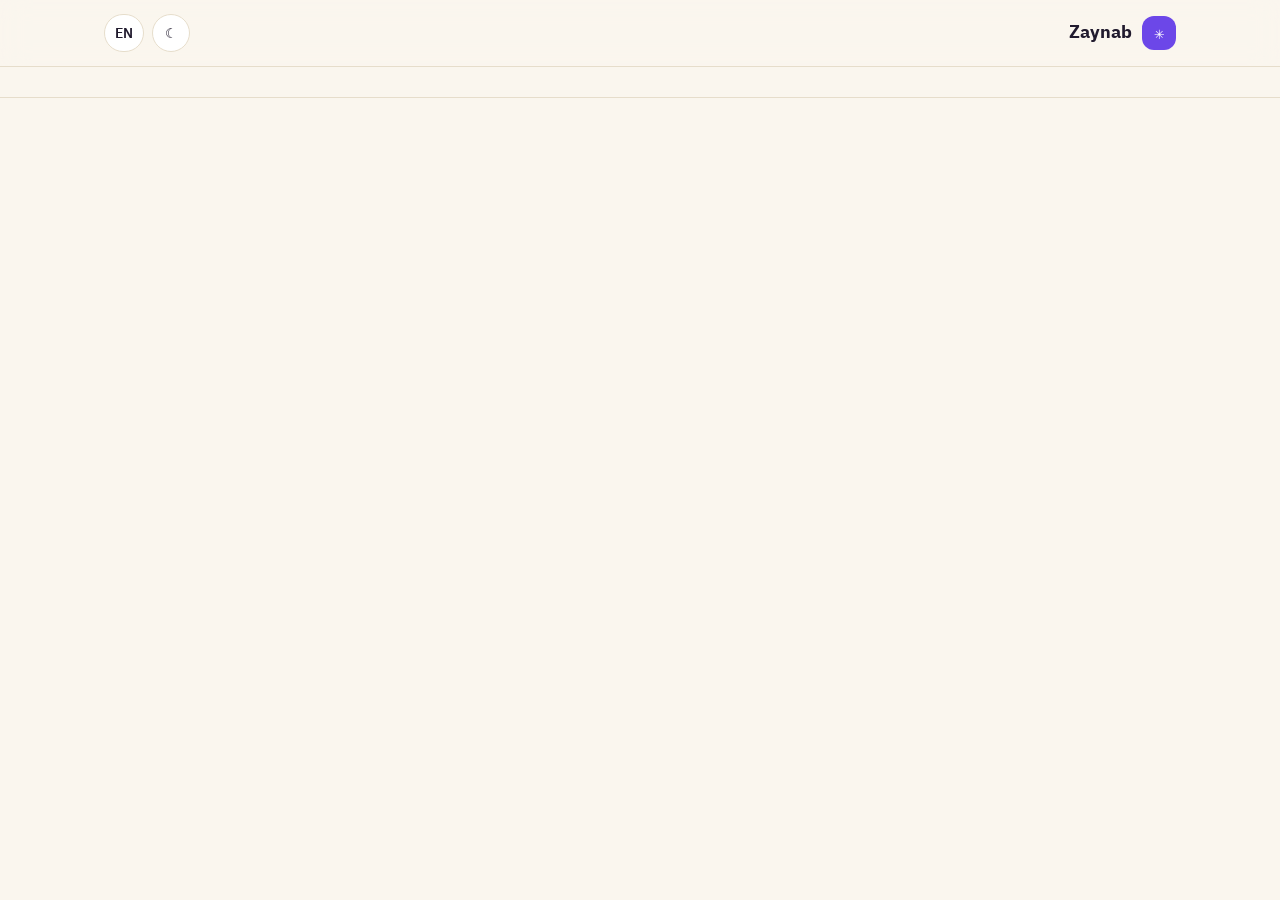
==== about.html @ 2cc3e87a "Create about.html" ====
<!DOCTYPE html>
<html lang="ar" dir="rtl" data-theme="light">
<head>
<meta charset="UTF-8">
<meta name="viewport" content="width=device-width, initial-scale=1.0">
<title>Zaynab Abu Twyla · زينب أبو طويلة</title>
<meta name="description" content="Zaynab Abu Twyla — Full-Stack .NET developer in training & freelance designer. زينب أبو طويلة — مطوّرة ومصمّمة من أسيوط.">
<link rel="icon" href="data:image/svg+xml,<svg xmlns='http://www.w3.org/2000/svg' viewBox='0 0 100 100'><rect width='100' height='100' rx='24' fill='%236C47E8'/><text x='50' y='66' font-size='52' text-anchor='middle' fill='white' font-family='monospace'>✳</text></svg>">
<link rel="preconnect" href="https://fonts.googleapis.com">
<link rel="preconnect" href="https://fonts.gstatic.com" crossorigin>
<link href="https://fonts.googleapis.com/css2?family=IBM+Plex+Sans+Arabic:wght@400;500;600;700&family=IBM+Plex+Mono:wght@400;500&family=Fraunces:opsz,wght@9..144,500;9..144,600;9..144,700&display=swap" rel="stylesheet">
<link rel="stylesheet" href="style.css">
</head>
<body data-page="about">
<header class="topbar">
  <div class="wrap">
    <a class="logo" href="index.html"><span class="mark">✳</span><span>Zaynab</span></a>
    <nav class="navlinks" id="navlinks"></nav>
    <div class="toggles">
      <button class="tbtn" id="themeToggle" onclick="toggleTheme()" aria-label="theme">☾</button>
      <button class="tbtn" id="langToggle" onclick="toggleLang()" aria-label="language">EN</button>
    </div>
  </div>
</header>
<main id="app"><noscript><p style="padding:40px;text-align:center">This page needs JavaScript · الصفحة محتاجة JavaScript</p></noscript></main>
<footer id="footer"></footer>
<script src="app.js"></script>
</body>
</html>
---- style.css ----
/* ===== Zaynab Abu Twyla — personal portfolio ===== */
:root{
  --bg:#FAF6EE;
  --surface:#FFFFFF;
  --ink:#211B2E;
  --muted:#6E6680;
  --line:#E6DDCB;
  --accent:#6C47E8;
  --accent-ink:#5A38D6;
  --accent-soft:#F0EAFF;
  --accent2:#E2604A;
  --shadow:0 18px 40px -24px rgba(33,27,46,.25);
  --radius:22px;
}
html[data-theme="dark"]{
  --bg:#161223;
  --surface:#1F1932;
  --ink:#F4EFFB;
  --muted:#A79DC2;
  --line:#322A4E;
  --accent:#A78BFA;
  --accent-ink:#B9A3FF;
  --accent-soft:#2A2145;
  --accent2:#FF8A6E;
  --shadow:0 18px 40px -24px rgba(0,0,0,.6);
}
*{box-sizing:border-box;margin:0;padding:0}
html{scroll-behavior:smooth}
body{
  background:var(--bg);
  color:var(--ink);
  font-family:'IBM Plex Sans Arabic','IBM Plex Sans',system-ui,sans-serif;
  line-height:1.8;
  transition:background .35s ease,color .35s ease;
  overflow-x:hidden;
}
::selection{background:var(--accent);color:#fff}
a{color:inherit;text-decoration:none}
img{max-width:100%;display:block}
button{font-family:inherit;cursor:pointer;border:none;background:none;color:inherit}

.mono{font-family:'IBM Plex Mono',monospace;letter-spacing:.02em}
.display{font-weight:700;line-height:1.25;letter-spacing:-.01em}
html[lang="en"] .display{font-family:'Fraunces',serif;font-weight:600;letter-spacing:-.02em}

.wrap{max-width:1120px;margin:0 auto;padding:0 24px}

/* ---------- top bar ---------- */
.topbar{
  position:sticky;top:0;z-index:50;
  backdrop-filter:blur(14px);
  background:color-mix(in srgb,var(--bg) 82%,transparent);
  border-bottom:1px solid var(--line);
}
.topbar .wrap{display:flex;align-items:center;gap:18px;height:66px}
.logo{display:flex;align-items:center;gap:10px;font-weight:700;font-size:1.15rem}
.logo .mark{
  width:34px;height:34px;border-radius:12px;display:grid;place-items:center;
  background:var(--accent);color:#fff;font-family:'IBM Plex Mono',monospace;font-size:1.05rem;
  box-shadow:var(--shadow);
}
.navlinks{display:flex;gap:4px;margin-inline-start:auto;flex-wrap:wrap}
.navlinks a{
  padding:7px 13px;border-radius:999px;font-size:.92rem;color:var(--muted);
  transition:color .2s,background .2s;
}
.navlinks a:hover{color:var(--ink)}
.navlinks a.active{background:var(--accent-soft);color:var(--accent-ink);font-weight:600}
.toggles{display:flex;gap:8px;align-items:center}
.tbtn{
  min-width:38px;height:38px;padding:0 10px;border-radius:999px;border:1px solid var(--line);
  display:grid;place-items:center;font-size:.85rem;font-weight:600;color:var(--ink);
  background:var(--surface);transition:border-color .2s,transform .15s;
}
.tbtn:hover{border-color:var(--accent);transform:translateY(-1px)}
@media(max-width:820px){
  .topbar .wrap{height:auto;padding:10px 16px;flex-wrap:wrap}
  .navlinks{margin-inline-start:0;width:100%;overflow-x:auto;flex-wrap:nowrap;padding-bottom:4px}
}

/* ---------- hero ---------- */
.hero{padding:72px 0 40px;position:relative}
.hero .wrap{display:grid;grid-template-columns:1.25fr .85fr;gap:48px;align-items:center}
@media(max-width:880px){.hero .wrap{grid-template-columns:1fr}.hero{padding-top:44px}}
.kicker{
  display:inline-flex;align-items:center;gap:10px;font-size:.8rem;color:var(--accent-ink);
  font-family:'IBM Plex Mono',monospace;margin-bottom:22px;
}
.kicker::before{content:"";width:26px;height:2px;background:var(--accent);display:inline-block}
.hero h1{font-size:clamp(2.4rem,6vw,4.2rem);margin-bottom:18px}
.hero h1 .ast{color:var(--accent);font-family:'Fraunces',serif}
.hero .lead{font-size:1.12rem;color:var(--muted);max-width:56ch;margin-bottom:30px}
.hero .lead b{color:var(--ink);font-weight:600}
.cta-row{display:flex;gap:14px;flex-wrap:wrap}
.btn{
  display:inline-flex;align-items:center;gap:9px;padding:13px 26px;border-radius:999px;
  font-weight:600;font-size:.98rem;transition:transform .15s,box-shadow .2s,background .2s;
}
.btn.primary{background:var(--accent);color:#fff;box-shadow:var(--shadow)}
.btn.primary:hover{transform:translateY(-2px)}
.btn.ghost{border:1.5px solid var(--line);color:var(--ink);background:var(--surface)}
.btn.ghost:hover{border-color:var(--accent);color:var(--accent-ink)}
.btn .arr{font-family:'IBM Plex Mono',monospace}
html[dir="rtl"] .btn .arr{transform:scaleX(-1)}

.portrait-box{position:relative;display:grid;place-items:center}
.portrait-arch{
  width:min(320px,78vw);aspect-ratio:4/5;overflow:hidden;
  border-radius:200px 200px 28px 28px;border:1px solid var(--line);
  background:var(--accent-soft);box-shadow:var(--shadow);
}
.portrait-arch img{width:100%;height:100%;object-fit:cover}
.spin-badge{
  position:absolute;bottom:-24px;inset-inline-start:-24px;width:118px;height:118px;
  animation:spin 22s linear infinite;
}
html[dir="rtl"] .spin-badge{animation-direction:reverse}
.spin-badge text{font-family:'IBM Plex Mono',monospace;font-size:10.5px;fill:var(--accent-ink);letter-spacing:2.2px}
.spin-core{
  position:absolute;bottom:10px;inset-inline-start:10px;width:50px;height:50px;border-radius:50%;
  background:var(--accent);color:#fff;display:grid;place-items:center;font-size:1.3rem;
}
@keyframes spin{to{transform:rotate(360deg)}}

/* ---------- marquee ---------- */
.marquee{border-block:1px solid var(--line);padding:14px 0;overflow:hidden;background:var(--surface)}
.marquee .track{display:flex;gap:44px;width:max-content;animation:slide 30s linear infinite;font-family:'IBM Plex Mono',monospace;font-size:.9rem;color:var(--muted);white-space:nowrap}
html[dir="rtl"] .marquee .track{animation-name:slideR}
.marquee .track span{display:flex;align-items:center;gap:44px}
.marquee .star{color:var(--accent2);font-size:.8rem}
@keyframes slide{to{transform:translateX(-50%)}}
@keyframes slideR{to{transform:translateX(50%)}}

/* ---------- sections ---------- */
section.block{padding:76px 0}
.sec-head{display:flex;align-items:baseline;gap:16px;margin-bottom:38px;flex-wrap:wrap}
.sec-num{font-family:'IBM Plex Mono',monospace;color:var(--accent2);font-size:.95rem}
.sec-head h2{font-size:clamp(1.6rem,3.4vw,2.3rem)}
.sec-head p{width:100%;color:var(--muted);max-width:64ch}

.two-cards{display:grid;grid-template-columns:1fr 1fr;gap:22px}
@media(max-width:760px){.two-cards{grid-template-columns:1fr}}
.world-card{
  background:var(--surface);border:1px solid var(--line);border-radius:var(--radius);
  padding:34px 30px;position:relative;overflow:hidden;transition:transform .2s,box-shadow .25s,border-color .2s;
}
.world-card:hover{transform:translateY(-4px);box-shadow:var(--shadow);border-color:var(--accent)}
.world-card .glyph{font-size:2rem;color:var(--accent);font-family:'IBM Plex Mono',monospace;margin-bottom:14px}
.world-card h3{font-size:1.35rem;margin-bottom:10px}
.world-card p{color:var(--muted);font-size:.97rem;margin-bottom:18px}
.world-card .more{color:var(--accent-ink);font-weight:600;font-size:.92rem}

.grid3{display:grid;grid-template-columns:repeat(3,1fr);gap:20px}
@media(max-width:920px){.grid3{grid-template-columns:repeat(2,1fr)}}
@media(max-width:620px){.grid3{grid-template-columns:1fr}}
.pcard{
  background:var(--surface);border:1px solid var(--line);border-radius:var(--radius);
  padding:26px 24px;display:flex;flex-direction:column;gap:10px;
  transition:transform .2s,box-shadow .25s,border-color .2s;position:relative;
}
.pcard:hover{transform:translateY(-4px);box-shadow:var(--shadow);border-color:var(--accent)}
.pcard .idx{font-family:'IBM Plex Mono',monospace;color:var(--accent2);font-size:.82rem}
.pcard h3{font-size:1.18rem}
.pcard p{color:var(--muted);font-size:.93rem;flex:1}
.tags{display:flex;gap:7px;flex-wrap:wrap}
.tag{font-size:.74rem;padding:4px 11px;border-radius:999px;background:var(--accent-soft);color:var(--accent-ink);font-weight:600}
.plinks{display:flex;gap:14px;margin-top:6px;font-size:.88rem;font-weight:600}
.plinks a{color:var(--accent-ink);border-bottom:1.5px solid transparent;transition:border-color .2s}
.plinks a:hover{border-color:var(--accent-ink)}
.badge-live{position:absolute;top:18px;inset-inline-end:18px;font-size:.68rem;font-family:'IBM Plex Mono',monospace;color:var(--muted);border:1px solid var(--line);padding:3px 9px;border-radius:999px}

/* about page */
.about-grid{display:grid;grid-template-columns:1.1fr .9fr;gap:44px;align-items:start}
@media(max-width:860px){.about-grid{grid-template-columns:1fr}}
.about-text p{color:var(--muted);margin-bottom:18px;font-size:1.02rem}
.about-text p b{color:var(--ink)}
.fact-list{display:flex;flex-direction:column;gap:0;border:1px solid var(--line);border-radius:var(--radius);overflow:hidden;background:var(--surface)}
.fact{display:flex;gap:16px;padding:18px 22px;border-bottom:1px solid var(--line);align-items:baseline}
.fact:last-child{border-bottom:none}
.fact .k{font-family:'IBM Plex Mono',monospace;font-size:.78rem;color:var(--accent2);min-width:110px}
.fact .v{font-size:.95rem}
.chips{display:flex;flex-wrap:wrap;gap:9px}
.chip{padding:8px 16px;border-radius:999px;border:1px solid var(--line);background:var(--surface);font-size:.88rem}
.skill-group{margin-bottom:26px}
.skill-group h4{font-size:.85rem;font-family:'IBM Plex Mono',monospace;color:var(--accent-ink);margin-bottom:12px}

/* certificates */
.cert-list{display:flex;flex-direction:column;gap:18px}
.cert{
  display:grid;grid-template-columns:86px 1fr;gap:22px;background:var(--surface);
  border:1px solid var(--line);border-radius:var(--radius);padding:26px;align-items:start;
  transition:border-color .2s,transform .2s,box-shadow .25s;
}
.cert:hover{border-color:var(--accent);transform:translateY(-3px);box-shadow:var(--shadow)}
.cert .icon{
  width:64px;height:64px;border-radius:18px;background:var(--accent-soft);color:var(--accent-ink);
  display:grid;place-items:center;font-size:1.5rem;
}
.cert h3{font-size:1.12rem;margin-bottom:6px}
.cert p{color:var(--muted);font-size:.93rem}
.cert .src{font-family:'IBM Plex Mono',monospace;font-size:.76rem;color:var(--accent2);margin-top:8px;display:block}
@media(max-width:560px){.cert{grid-template-columns:1fr}}

/* contact */
.link-cards{display:grid;grid-template-columns:repeat(2,1fr);gap:18px}
@media(max-width:680px){.link-cards{grid-template-columns:1fr}}
.lcard{
  display:flex;align-items:center;gap:18px;background:var(--surface);border:1px solid var(--line);
  border-radius:var(--radius);padding:24px;transition:transform .2s,border-color .2s,box-shadow .25s;
}
.lcard:hover{transform:translateY(-3px);border-color:var(--accent);box-shadow:var(--shadow)}
.lcard .icon{width:52px;height:52px;border-radius:16px;background:var(--accent-soft);color:var(--accent-ink);display:grid;place-items:center;font-size:1.25rem;flex-shrink:0}
.lcard h3{font-size:1.05rem}
.lcard p{color:var(--muted);font-size:.85rem;direction:ltr;text-align:start}

/* footer */
footer{border-top:1px solid var(--line);padding:40px 0 34px;margin-top:30px}
footer .wrap{display:flex;justify-content:space-between;gap:18px;flex-wrap:wrap;align-items:center}
footer .sig{font-family:'Fraunces',serif;font-size:1.2rem}
footer .sig .ast{color:var(--accent)}
footer p{color:var(--muted);font-size:.85rem}
.foot-links{display:flex;gap:18px;font-size:.88rem;color:var(--muted)}
.foot-links a:hover{color:var(--accent-ink)}

/* page hero (inner pages) */
.page-hero{padding:64px 0 10px}
.page-hero h1{font-size:clamp(2rem,4.6vw,3.1rem);margin-bottom:14px}
.page-hero .lead{color:var(--muted);max-width:64ch;font-size:1.05rem}

.note{
  border:1px dashed var(--line);border-radius:var(--radius);padding:18px 22px;
  color:var(--muted);font-size:.9rem;background:color-mix(in srgb,var(--surface) 60%,transparent);
}
.note b{color:var(--ink)}

.reveal{opacity:0;transform:translateY(22px);transition:opacity .6s ease,transform .6s ease}
.reveal.in{opacity:1;transform:none}
@media(prefers-reduced-motion:reduce){
  .reveal{opacity:1;transform:none}
  .spin-badge,.marquee .track{animation:none}
                   }
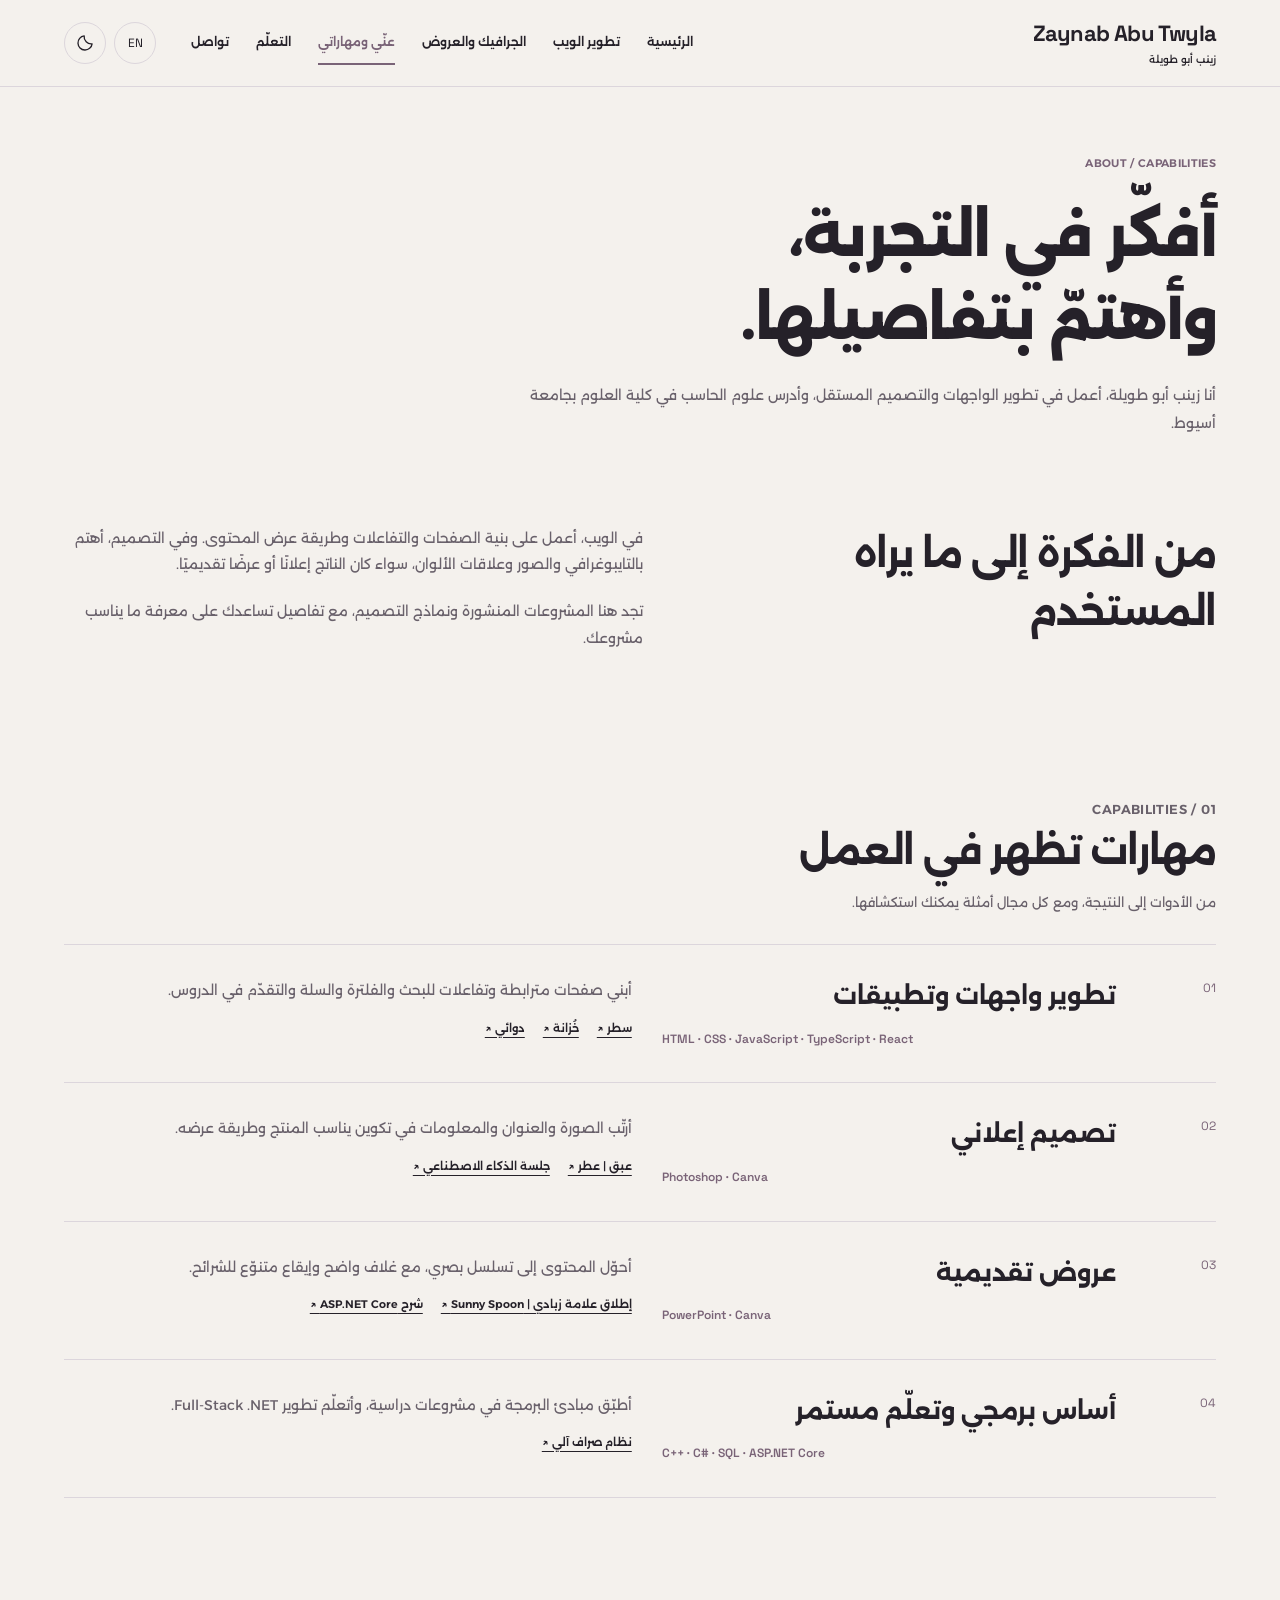
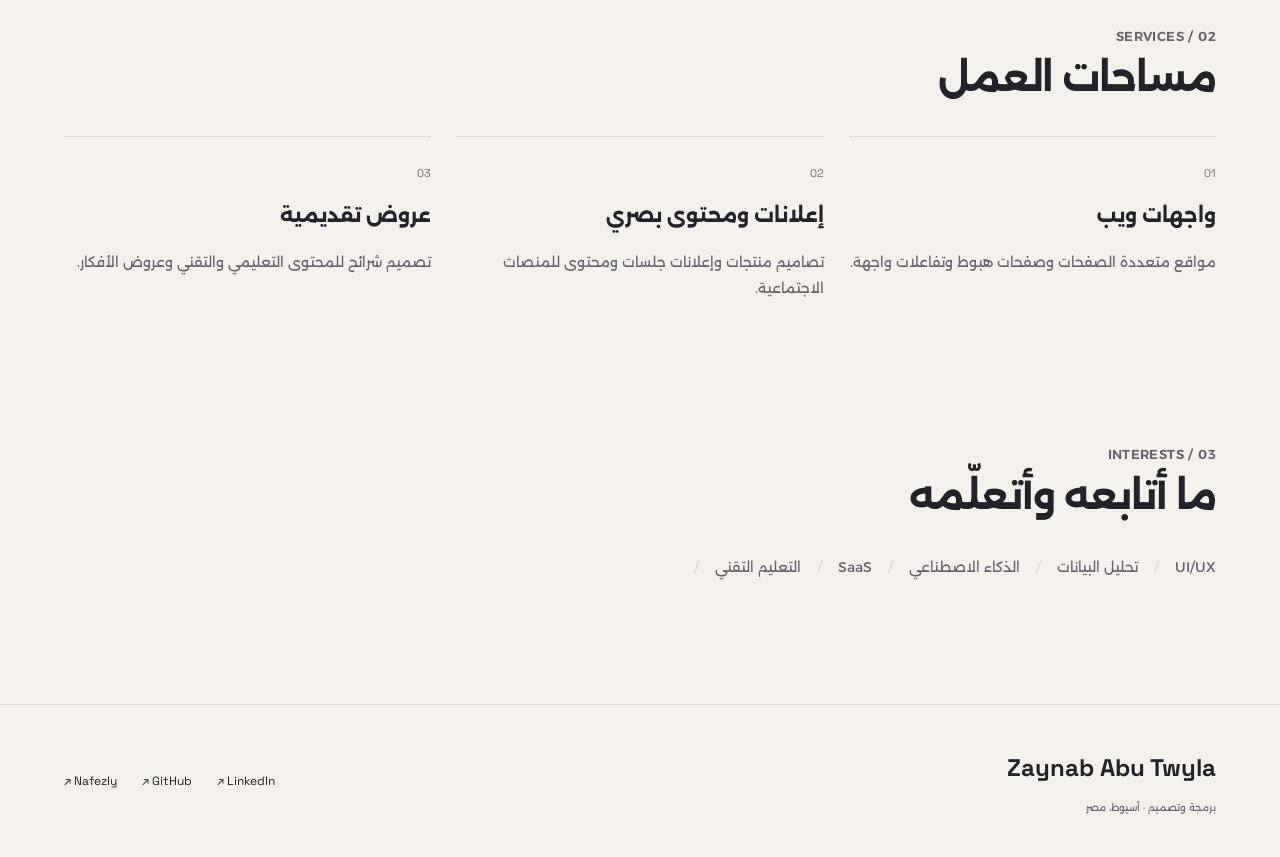
==== commit 7083df70: "Rebuild portfolio with approved artwork and project case studies" ====
--- a/about.html
+++ b/about.html
@@ -1,29 +1 @@
-<!DOCTYPE html>
-<html lang="ar" dir="rtl" data-theme="light">
-<head>
-<meta charset="UTF-8">
-<meta name="viewport" content="width=device-width, initial-scale=1.0">
-<title>Zaynab Abu Twyla · زينب أبو طويلة</title>
-<meta name="description" content="Zaynab Abu Twyla — Full-Stack .NET developer in training & freelance designer. زينب أبو طويلة — مطوّرة ومصمّمة من أسيوط.">
-<link rel="icon" href="data:image/svg+xml,<svg xmlns='http://www.w3.org/2000/svg' viewBox='0 0 100 100'><rect width='100' height='100' rx='24' fill='%236C47E8'/><text x='50' y='66' font-size='52' text-anchor='middle' fill='white' font-family='monospace'>✳</text></svg>">
-<link rel="preconnect" href="https://fonts.googleapis.com">
-<link rel="preconnect" href="https://fonts.gstatic.com" crossorigin>
-<link href="https://fonts.googleapis.com/css2?family=IBM+Plex+Sans+Arabic:wght@400;500;600;700&family=IBM+Plex+Mono:wght@400;500&family=Fraunces:opsz,wght@9..144,500;9..144,600;9..144,700&display=swap" rel="stylesheet">
-<link rel="stylesheet" href="style.css">
-</head>
-<body data-page="about">
-<header class="topbar">
-  <div class="wrap">
-    <a class="logo" href="index.html"><span class="mark">✳</span><span>Zaynab</span></a>
-    <nav class="navlinks" id="navlinks"></nav>
-    <div class="toggles">
-      <button class="tbtn" id="themeToggle" onclick="toggleTheme()" aria-label="theme">☾</button>
-      <button class="tbtn" id="langToggle" onclick="toggleLang()" aria-label="language">EN</button>
-    </div>
-  </div>
-</header>
-<main id="app"><noscript><p style="padding:40px;text-align:center">This page needs JavaScript · الصفحة محتاجة JavaScript</p></noscript></main>
-<footer id="footer"></footer>
-<script src="app.js"></script>
-</body>
-</html>
+<!doctype html><html lang="ar" dir="rtl" data-theme="light"><head><meta charset="utf-8"><meta name="viewport" content="width=device-width,initial-scale=1"><title>Zaynab Abu Twyla | زينب أبو طويلة</title><meta name="description" content="Web development, graphic design and presentations by Zaynab Abu Twyla."><link rel="preconnect" href="https://fonts.googleapis.com"><link rel="preconnect" href="https://fonts.gstatic.com" crossorigin><link href="https://fonts.googleapis.com/css2?family=Alexandria:wght@300;400;500;600;700;800;900&family=Space+Grotesk:wght@400;500;600;700&display=swap" rel="stylesheet"><link rel="stylesheet" href="style.css"></head><body data-page="about"><header id="header"></header><main id="app"></main><footer id="footer"></footer><script src="data.js"></script><script src="app.js"></script></body></html>
--- a/style.css
+++ b/style.css
@@ -1,241 +1,7 @@
-/* ===== Zaynab Abu Twyla — personal portfolio ===== */
-:root{
-  --bg:#FAF6EE;
-  --surface:#FFFFFF;
-  --ink:#211B2E;
-  --muted:#6E6680;
-  --line:#E6DDCB;
-  --accent:#6C47E8;
-  --accent-ink:#5A38D6;
-  --accent-soft:#F0EAFF;
-  --accent2:#E2604A;
-  --shadow:0 18px 40px -24px rgba(33,27,46,.25);
-  --radius:22px;
-}
-html[data-theme="dark"]{
-  --bg:#161223;
-  --surface:#1F1932;
-  --ink:#F4EFFB;
-  --muted:#A79DC2;
-  --line:#322A4E;
-  --accent:#A78BFA;
-  --accent-ink:#B9A3FF;
-  --accent-soft:#2A2145;
-  --accent2:#FF8A6E;
-  --shadow:0 18px 40px -24px rgba(0,0,0,.6);
-}
-*{box-sizing:border-box;margin:0;padding:0}
-html{scroll-behavior:smooth}
-body{
-  background:var(--bg);
-  color:var(--ink);
-  font-family:'IBM Plex Sans Arabic','IBM Plex Sans',system-ui,sans-serif;
-  line-height:1.8;
-  transition:background .35s ease,color .35s ease;
-  overflow-x:hidden;
-}
-::selection{background:var(--accent);color:#fff}
-a{color:inherit;text-decoration:none}
-img{max-width:100%;display:block}
-button{font-family:inherit;cursor:pointer;border:none;background:none;color:inherit}
+:root{--paper:#f4f1ed;--card:#fffdf9;--ink:#252129;--second:#69616b;--accent:#796377;--soft:#e6dde4;--line:#dcd6dc;--inverse:#fff;--ar:'Alexandria',sans-serif;--en:'Space Grotesk',sans-serif}html[data-theme=dark]{--paper:#1c1b20;--card:#26242b;--ink:#f4f0ec;--second:#b9b0bb;--accent:#c7abc2;--soft:#39313b;--line:#46404a;--inverse:#211d24}*{box-sizing:border-box}body{margin:0;background:var(--paper);color:var(--ink);font-family:var(--ar);font-weight:400;line-height:1.9}html{scroll-behavior:smooth}html[lang=en] body{font-family:var(--en);line-height:1.65}a{color:inherit;text-decoration:none}button,input{font:inherit}button,a{-webkit-tap-highlight-color:transparent}button{cursor:pointer}img{max-width:100%;height:auto;display:block}button:focus-visible,a:focus-visible{outline:3px solid var(--accent);outline-offset:5px}.wrap{width:min(1320px,90%);margin:auto}.en{font-family:var(--en)}header{position:sticky;top:0;z-index:20;background:var(--paper);border-bottom:1px solid var(--line)}.nav{display:flex;align-items:center;gap:35px;min-height:86px}.brand{font-family:var(--en);font-size:22px;font-weight:700;line-height:1.15;letter-spacing:-.8px}.brand small{display:block;font-family:var(--ar);font-size:10px;letter-spacing:0;font-weight:500;margin-top:8px}.navlinks{display:flex;gap:27px;margin-inline-start:auto;align-items:center}.navlinks a{font-size:12px;font-weight:600;padding-block:10px;border-bottom:2px solid transparent}.navlinks a.on{border-color:var(--accent);color:var(--accent)}.controls{display:flex;gap:8px;align-items:center}.icon-btn{border:1px solid var(--line);background:transparent;color:var(--ink);width:42px;height:42px;display:grid;place-items:center;border-radius:50%;font-family:var(--en);font-size:12px}.icon-btn svg{width:20px;height:20px;stroke:currentColor;fill:none;stroke-width:1.6;stroke-linecap:round;stroke-linejoin:round}.burger{display:none}.eyebrow{font-size:11px;font-weight:600;color:var(--accent);letter-spacing:.03em;margin:0 0 20px}.hero{padding:76px 0 48px}.hero-top{display:grid;grid-template-columns:1.65fr 1fr;gap:50px;align-items:end}.hero h1{font-size:clamp(38px,5.3vw,80px);line-height:1.45;letter-spacing:-2px;margin:0;font-weight:800}.hero h1 span{color:var(--accent)}.hero-intro p{font-size:14px;color:var(--second);max-width:47ch;margin:0 0 26px}.actions{display:flex;flex-wrap:wrap;gap:12px;align-items:center}.btn{display:inline-flex;align-items:center;justify-content:center;gap:15px;background:var(--ink);color:var(--paper);padding:13px 22px;border:1px solid var(--ink);font-size:12px;font-weight:600;min-height:48px}.btn.secondary{background:transparent;color:var(--ink);border-color:var(--line)}.btn:hover{background:var(--accent);border-color:var(--accent);color:var(--inverse)}.hero-work{margin-top:45px;display:grid;grid-template-columns:1.6fr 1fr;gap:20px;align-items:stretch}.hero-work a{position:relative;overflow:hidden;background:var(--soft);min-width:0}.hero-work img{width:100%;height:400px;object-fit:cover;transition:transform .5s}.hero-work a:hover img{transform:scale(1.025)}.hero-work .caption{position:absolute;bottom:14px;inset-inline:14px;background:var(--card);display:flex;justify-content:space-between;gap:12px;padding:10px 14px;font-size:11px;font-weight:600}.section{padding:58px 0}.section-head{display:flex;justify-content:space-between;align-items:end;gap:30px;margin-bottom:30px}.section h2,.section-head h2{font-size:clamp(25px,3vw,42px);line-height:1.5;letter-spacing:-1px;margin:0;font-weight:700}.section-head p{font-size:13px;color:var(--second);max-width:55ch;margin:10px 0 0}.textlink{font-size:12px;font-weight:600;text-decoration:underline;text-underline-offset:5px}.work-grid{display:grid;grid-template-columns:repeat(2,minmax(0,1fr));gap:40px 24px}.work-card{min-width:0;display:block}.work-image{background:var(--soft);aspect-ratio:1.5;overflow:hidden;display:flex;align-items:center;justify-content:center}.work-image img{width:100%;height:100%;object-fit:contain;transition:transform .45s}.work-card:hover img{transform:scale(1.025)}.work-card .meta{font-family:var(--en);font-size:10px;letter-spacing:.04em;color:var(--second);margin-top:18px}.work-card h3{font-size:22px;line-height:1.5;margin:5px 0 10px;font-weight:700;display:flex;justify-content:space-between;gap:15px}.work-card p{font-size:12px;color:var(--second);max-width:65ch;margin:0}.graphic-grid{grid-template-columns:repeat(3,minmax(0,1fr));gap:36px 20px}.graphic-grid .work-image{aspect-ratio:4/5;background:var(--soft)}.graphic-grid .work-image img{object-fit:contain}.graphic-grid .work-card h3{font-size:17px}.graphic-grid .work-card p{font-size:11px}.filters{display:flex;flex-wrap:wrap;gap:8px;margin-block:28px 40px}.filter{border:1px solid var(--line);background:transparent;color:var(--second);padding:10px 18px;min-height:44px;font-size:12px}.filter.active{background:var(--ink);color:var(--paper);border-color:var(--ink)}.page-head{padding:66px 0 30px}.page-head h1{font-size:clamp(34px,4.5vw,65px);line-height:1.45;letter-spacing:-1.5px;margin:0 0 20px;font-weight:800}.page-head .lead{max-width:70ch;font-size:14px;line-height:2;color:var(--second);margin:0}.split{display:grid;grid-template-columns:1fr 1.15fr;gap:70px}.bodycopy{font-size:14px;color:var(--second)}.bodycopy p{margin:0 0 20px}.skills{border-top:1px solid var(--line)}.skill-row{display:grid;grid-template-columns:70px 1fr 1.25fr;gap:30px;padding:32px 0;border-bottom:1px solid var(--line);align-items:start}.skill-num{font-family:var(--en);font-size:12px;color:var(--accent)}.skill-row h3{margin:0 0 12px;font-size:24px;line-height:1.6}.skill-row .tools{font-family:var(--en);color:var(--accent);font-size:12px;font-weight:600}.skill-row p{font-size:13px;color:var(--second);margin:0 0 14px}.skill-proof{display:flex;flex-wrap:wrap;gap:18px}.skill-proof a{font-size:11px;font-weight:600;text-decoration:underline;text-underline-offset:5px}.service-grid{display:grid;grid-template-columns:repeat(3,1fr);gap:25px}.service{border-top:1px solid var(--line);padding-top:20px}.service h3{font-size:20px;margin:8px 0 15px}.service p{font-size:12px;color:var(--second)}.service .num{font-family:var(--en);font-size:11px;color:var(--accent)}.detail-cover{background:var(--soft);margin-block:30px 45px}.detail-cover img{width:100%;max-height:900px;object-fit:contain}.detail-grid{display:grid;grid-template-columns:1fr 2fr;gap:65px}.detail-label{font-size:11px;color:var(--accent);font-weight:600;margin:0 0 12px}.detail-grid h2{font-size:24px;margin:0 0 22px}.detail-grid ul{padding-inline-start:20px;margin:0;color:var(--second);font-size:14px}.detail-grid li{margin-bottom:17px}.detail-data{font-size:12px;color:var(--second);line-height:2.2}.art-full{max-width:1100px;margin:auto}.art-full img{width:auto;margin:auto;max-height:none}.code-cover{background:var(--ink);color:var(--paper);padding:60px;min-height:330px;display:flex;flex-direction:column;justify-content:space-between}.code-cover strong{font-family:var(--en);font-size:70px;line-height:1}.code-cover span{font-family:var(--en);font-size:15px}.contact-grid{display:grid;grid-template-columns:repeat(2,1fr);gap:20px}.contact-item{border:1px solid var(--line);padding:30px;display:flex;flex-direction:column;gap:9px}.contact-item strong{font-size:22px}.contact-item span{font-size:12px;color:var(--second)}.contact-item:hover{background:var(--soft)}.learning{display:grid;grid-template-columns:1fr 1fr;gap:30px}.learn-card{padding:30px;border-top:1px solid var(--line)}.learn-card h2{font-size:24px}.learn-card p{font-size:13px;color:var(--second)}.footer{border-top:1px solid var(--line);margin-top:65px;padding:40px 0}.footer .wrap{display:flex;justify-content:space-between;align-items:center;gap:20px}.footer strong{font-family:var(--en);font-size:24px}.footer p{font-size:10px;color:var(--second);margin:8px 0 0}.footer-links{display:flex;gap:25px;font-family:var(--en);font-size:12px}.empty{padding:60px;font-size:15px}.interestline{display:flex;flex-wrap:wrap;gap:16px;font-size:14px;color:var(--second)}.interestline span:after{content:'/';margin-inline-start:16px;color:var(--line)}
+@media(min-width:1500px){.hero-work img{height:460px}}@media(max-width:1050px){.nav{gap:20px}.navlinks{gap:14px}.navlinks a{font-size:10px}.hero-top{gap:25px}.hero-work img{height:330px}}@media(max-width:760px){.wrap{width:90%}.nav{min-height:72px;gap:12px;justify-content:space-between}.brand{font-size:18px}.brand small{font-size:8px;margin-top:5px}.controls{margin-inline-start:auto;gap:7px}.icon-btn{width:39px;height:39px}.burger{display:grid;border:0}.navlinks{display:none;position:absolute;inset-inline:0;top:100%;background:var(--paper);margin:0;padding:18px 5% 30px;border-bottom:1px solid var(--line);max-height:calc(100dvh - 72px);overflow:auto;box-shadow:0 25px 30px #0001}.navlinks.open{display:flex;flex-direction:column;align-items:stretch;gap:0}.navlinks a{font-size:19px;padding:16px 0;border-bottom:1px solid var(--line)}.hero{padding:42px 0 25px}.hero-top{grid-template-columns:1fr;gap:22px}.hero h1{font-size:40px;line-height:1.5;letter-spacing:-1.3px}.hero-intro p{font-size:12px;line-height:2;max-width:none}.hero-work{margin-top:30px;grid-template-columns:1fr;gap:15px}.hero-work img{height:auto;max-height:340px;aspect-ratio:1.5;object-fit:cover}.hero-work a:nth-child(2){display:none}.hero-work .caption{font-size:10px;inset-inline:10px;bottom:10px}.section{padding:38px 0}.section-head{display:block;margin-bottom:25px}.section-head .textlink{display:inline-block;margin-top:18px}.section h2,.section-head h2{font-size:26px}.section-head p{font-size:12px}.work-grid,.graphic-grid{grid-template-columns:1fr;gap:30px}.work-card h3{font-size:21px}.work-card p{font-size:11px}.graphic-grid .work-image{aspect-ratio:auto;max-height:none}.graphic-grid .work-image img{height:auto}.page-head{padding:40px 0 20px}.page-head h1{font-size:35px}.page-head .lead{font-size:12px}.split{grid-template-columns:1fr;gap:25px}.bodycopy{font-size:12px}.skill-row{grid-template-columns:32px 1fr;gap:12px;padding:26px 0}.skill-row .skill-description{grid-column:2}.skill-row h3{font-size:21px}.skill-row p{font-size:12px}.skill-row .tools{font-size:11px}.service-grid,.learning,.contact-grid{grid-template-columns:1fr;gap:20px}.service h3{font-size:21px}.detail-grid{grid-template-columns:1fr;gap:30px}.detail-grid ul{font-size:12px}.detail-cover{margin-block:20px 30px}.detail-cover img{max-height:none}.footer{margin-top:35px;padding:30px 0}.footer .wrap{flex-direction:column;align-items:start}.footer strong{font-size:22px}.footer-links{gap:22px}.filters{gap:6px;margin-block:22px 28px}.filter{font-size:10px;padding:9px 12px}.code-cover{padding:35px;min-height:230px}.code-cover strong{font-size:48px}.contact-item{padding:24px}}
+@media(prefers-reduced-motion:reduce){html{scroll-behavior:auto}*{transition:none!important}}
 
-.mono{font-family:'IBM Plex Mono',monospace;letter-spacing:.02em}
-.display{font-weight:700;line-height:1.25;letter-spacing:-.01em}
-html[lang="en"] .display{font-family:'Fraunces',serif;font-weight:600;letter-spacing:-.02em}
+.hero-work img{object-fit:contain}.work-card p{font-size:14px}.work-card .meta{font-size:11px}.graphic-grid .work-card p{font-size:12px}.hero-intro p{font-size:15px}.skill-row p{font-size:14px}.service p{font-size:14px}@media(max-width:760px){.hero-intro p,.page-head .lead,.bodycopy{font-size:14px}.work-card p,.graphic-grid .work-card p{font-size:13px}.skill-row p,.service p{font-size:13px}.hero-work img{object-fit:contain}.detail-grid ul{font-size:14px}}
 
-.wrap{max-width:1120px;margin:0 auto;padding:0 24px}
-
-/* ---------- top bar ---------- */
-.topbar{
-  position:sticky;top:0;z-index:50;
-  backdrop-filter:blur(14px);
-  background:color-mix(in srgb,var(--bg) 82%,transparent);
-  border-bottom:1px solid var(--line);
-}
-.topbar .wrap{display:flex;align-items:center;gap:18px;height:66px}
-.logo{display:flex;align-items:center;gap:10px;font-weight:700;font-size:1.15rem}
-.logo .mark{
-  width:34px;height:34px;border-radius:12px;display:grid;place-items:center;
-  background:var(--accent);color:#fff;font-family:'IBM Plex Mono',monospace;font-size:1.05rem;
-  box-shadow:var(--shadow);
-}
-.navlinks{display:flex;gap:4px;margin-inline-start:auto;flex-wrap:wrap}
-.navlinks a{
-  padding:7px 13px;border-radius:999px;font-size:.92rem;color:var(--muted);
-  transition:color .2s,background .2s;
-}
-.navlinks a:hover{color:var(--ink)}
-.navlinks a.active{background:var(--accent-soft);color:var(--accent-ink);font-weight:600}
-.toggles{display:flex;gap:8px;align-items:center}
-.tbtn{
-  min-width:38px;height:38px;padding:0 10px;border-radius:999px;border:1px solid var(--line);
-  display:grid;place-items:center;font-size:.85rem;font-weight:600;color:var(--ink);
-  background:var(--surface);transition:border-color .2s,transform .15s;
-}
-.tbtn:hover{border-color:var(--accent);transform:translateY(-1px)}
-@media(max-width:820px){
-  .topbar .wrap{height:auto;padding:10px 16px;flex-wrap:wrap}
-  .navlinks{margin-inline-start:0;width:100%;overflow-x:auto;flex-wrap:nowrap;padding-bottom:4px}
-}
-
-/* ---------- hero ---------- */
-.hero{padding:72px 0 40px;position:relative}
-.hero .wrap{display:grid;grid-template-columns:1.25fr .85fr;gap:48px;align-items:center}
-@media(max-width:880px){.hero .wrap{grid-template-columns:1fr}.hero{padding-top:44px}}
-.kicker{
-  display:inline-flex;align-items:center;gap:10px;font-size:.8rem;color:var(--accent-ink);
-  font-family:'IBM Plex Mono',monospace;margin-bottom:22px;
-}
-.kicker::before{content:"";width:26px;height:2px;background:var(--accent);display:inline-block}
-.hero h1{font-size:clamp(2.4rem,6vw,4.2rem);margin-bottom:18px}
-.hero h1 .ast{color:var(--accent);font-family:'Fraunces',serif}
-.hero .lead{font-size:1.12rem;color:var(--muted);max-width:56ch;margin-bottom:30px}
-.hero .lead b{color:var(--ink);font-weight:600}
-.cta-row{display:flex;gap:14px;flex-wrap:wrap}
-.btn{
-  display:inline-flex;align-items:center;gap:9px;padding:13px 26px;border-radius:999px;
-  font-weight:600;font-size:.98rem;transition:transform .15s,box-shadow .2s,background .2s;
-}
-.btn.primary{background:var(--accent);color:#fff;box-shadow:var(--shadow)}
-.btn.primary:hover{transform:translateY(-2px)}
-.btn.ghost{border:1.5px solid var(--line);color:var(--ink);background:var(--surface)}
-.btn.ghost:hover{border-color:var(--accent);color:var(--accent-ink)}
-.btn .arr{font-family:'IBM Plex Mono',monospace}
-html[dir="rtl"] .btn .arr{transform:scaleX(-1)}
-
-.portrait-box{position:relative;display:grid;place-items:center}
-.portrait-arch{
-  width:min(320px,78vw);aspect-ratio:4/5;overflow:hidden;
-  border-radius:200px 200px 28px 28px;border:1px solid var(--line);
-  background:var(--accent-soft);box-shadow:var(--shadow);
-}
-.portrait-arch img{width:100%;height:100%;object-fit:cover}
-.spin-badge{
-  position:absolute;bottom:-24px;inset-inline-start:-24px;width:118px;height:118px;
-  animation:spin 22s linear infinite;
-}
-html[dir="rtl"] .spin-badge{animation-direction:reverse}
-.spin-badge text{font-family:'IBM Plex Mono',monospace;font-size:10.5px;fill:var(--accent-ink);letter-spacing:2.2px}
-.spin-core{
-  position:absolute;bottom:10px;inset-inline-start:10px;width:50px;height:50px;border-radius:50%;
-  background:var(--accent);color:#fff;display:grid;place-items:center;font-size:1.3rem;
-}
-@keyframes spin{to{transform:rotate(360deg)}}
-
-/* ---------- marquee ---------- */
-.marquee{border-block:1px solid var(--line);padding:14px 0;overflow:hidden;background:var(--surface)}
-.marquee .track{display:flex;gap:44px;width:max-content;animation:slide 30s linear infinite;font-family:'IBM Plex Mono',monospace;font-size:.9rem;color:var(--muted);white-space:nowrap}
-html[dir="rtl"] .marquee .track{animation-name:slideR}
-.marquee .track span{display:flex;align-items:center;gap:44px}
-.marquee .star{color:var(--accent2);font-size:.8rem}
-@keyframes slide{to{transform:translateX(-50%)}}
-@keyframes slideR{to{transform:translateX(50%)}}
-
-/* ---------- sections ---------- */
-section.block{padding:76px 0}
-.sec-head{display:flex;align-items:baseline;gap:16px;margin-bottom:38px;flex-wrap:wrap}
-.sec-num{font-family:'IBM Plex Mono',monospace;color:var(--accent2);font-size:.95rem}
-.sec-head h2{font-size:clamp(1.6rem,3.4vw,2.3rem)}
-.sec-head p{width:100%;color:var(--muted);max-width:64ch}
-
-.two-cards{display:grid;grid-template-columns:1fr 1fr;gap:22px}
-@media(max-width:760px){.two-cards{grid-template-columns:1fr}}
-.world-card{
-  background:var(--surface);border:1px solid var(--line);border-radius:var(--radius);
-  padding:34px 30px;position:relative;overflow:hidden;transition:transform .2s,box-shadow .25s,border-color .2s;
-}
-.world-card:hover{transform:translateY(-4px);box-shadow:var(--shadow);border-color:var(--accent)}
-.world-card .glyph{font-size:2rem;color:var(--accent);font-family:'IBM Plex Mono',monospace;margin-bottom:14px}
-.world-card h3{font-size:1.35rem;margin-bottom:10px}
-.world-card p{color:var(--muted);font-size:.97rem;margin-bottom:18px}
-.world-card .more{color:var(--accent-ink);font-weight:600;font-size:.92rem}
-
-.grid3{display:grid;grid-template-columns:repeat(3,1fr);gap:20px}
-@media(max-width:920px){.grid3{grid-template-columns:repeat(2,1fr)}}
-@media(max-width:620px){.grid3{grid-template-columns:1fr}}
-.pcard{
-  background:var(--surface);border:1px solid var(--line);border-radius:var(--radius);
-  padding:26px 24px;display:flex;flex-direction:column;gap:10px;
-  transition:transform .2s,box-shadow .25s,border-color .2s;position:relative;
-}
-.pcard:hover{transform:translateY(-4px);box-shadow:var(--shadow);border-color:var(--accent)}
-.pcard .idx{font-family:'IBM Plex Mono',monospace;color:var(--accent2);font-size:.82rem}
-.pcard h3{font-size:1.18rem}
-.pcard p{color:var(--muted);font-size:.93rem;flex:1}
-.tags{display:flex;gap:7px;flex-wrap:wrap}
-.tag{font-size:.74rem;padding:4px 11px;border-radius:999px;background:var(--accent-soft);color:var(--accent-ink);font-weight:600}
-.plinks{display:flex;gap:14px;margin-top:6px;font-size:.88rem;font-weight:600}
-.plinks a{color:var(--accent-ink);border-bottom:1.5px solid transparent;transition:border-color .2s}
-.plinks a:hover{border-color:var(--accent-ink)}
-.badge-live{position:absolute;top:18px;inset-inline-end:18px;font-size:.68rem;font-family:'IBM Plex Mono',monospace;color:var(--muted);border:1px solid var(--line);padding:3px 9px;border-radius:999px}
-
-/* about page */
-.about-grid{display:grid;grid-template-columns:1.1fr .9fr;gap:44px;align-items:start}
-@media(max-width:860px){.about-grid{grid-template-columns:1fr}}
-.about-text p{color:var(--muted);margin-bottom:18px;font-size:1.02rem}
-.about-text p b{color:var(--ink)}
-.fact-list{display:flex;flex-direction:column;gap:0;border:1px solid var(--line);border-radius:var(--radius);overflow:hidden;background:var(--surface)}
-.fact{display:flex;gap:16px;padding:18px 22px;border-bottom:1px solid var(--line);align-items:baseline}
-.fact:last-child{border-bottom:none}
-.fact .k{font-family:'IBM Plex Mono',monospace;font-size:.78rem;color:var(--accent2);min-width:110px}
-.fact .v{font-size:.95rem}
-.chips{display:flex;flex-wrap:wrap;gap:9px}
-.chip{padding:8px 16px;border-radius:999px;border:1px solid var(--line);background:var(--surface);font-size:.88rem}
-.skill-group{margin-bottom:26px}
-.skill-group h4{font-size:.85rem;font-family:'IBM Plex Mono',monospace;color:var(--accent-ink);margin-bottom:12px}
-
-/* certificates */
-.cert-list{display:flex;flex-direction:column;gap:18px}
-.cert{
-  display:grid;grid-template-columns:86px 1fr;gap:22px;background:var(--surface);
-  border:1px solid var(--line);border-radius:var(--radius);padding:26px;align-items:start;
-  transition:border-color .2s,transform .2s,box-shadow .25s;
-}
-.cert:hover{border-color:var(--accent);transform:translateY(-3px);box-shadow:var(--shadow)}
-.cert .icon{
-  width:64px;height:64px;border-radius:18px;background:var(--accent-soft);color:var(--accent-ink);
-  display:grid;place-items:center;font-size:1.5rem;
-}
-.cert h3{font-size:1.12rem;margin-bottom:6px}
-.cert p{color:var(--muted);font-size:.93rem}
-.cert .src{font-family:'IBM Plex Mono',monospace;font-size:.76rem;color:var(--accent2);margin-top:8px;display:block}
-@media(max-width:560px){.cert{grid-template-columns:1fr}}
-
-/* contact */
-.link-cards{display:grid;grid-template-columns:repeat(2,1fr);gap:18px}
-@media(max-width:680px){.link-cards{grid-template-columns:1fr}}
-.lcard{
-  display:flex;align-items:center;gap:18px;background:var(--surface);border:1px solid var(--line);
-  border-radius:var(--radius);padding:24px;transition:transform .2s,border-color .2s,box-shadow .25s;
-}
-.lcard:hover{transform:translateY(-3px);border-color:var(--accent);box-shadow:var(--shadow)}
-.lcard .icon{width:52px;height:52px;border-radius:16px;background:var(--accent-soft);color:var(--accent-ink);display:grid;place-items:center;font-size:1.25rem;flex-shrink:0}
-.lcard h3{font-size:1.05rem}
-.lcard p{color:var(--muted);font-size:.85rem;direction:ltr;text-align:start}
-
-/* footer */
-footer{border-top:1px solid var(--line);padding:40px 0 34px;margin-top:30px}
-footer .wrap{display:flex;justify-content:space-between;gap:18px;flex-wrap:wrap;align-items:center}
-footer .sig{font-family:'Fraunces',serif;font-size:1.2rem}
-footer .sig .ast{color:var(--accent)}
-footer p{color:var(--muted);font-size:.85rem}
-.foot-links{display:flex;gap:18px;font-size:.88rem;color:var(--muted)}
-.foot-links a:hover{color:var(--accent-ink)}
-
-/* page hero (inner pages) */
-.page-hero{padding:64px 0 10px}
-.page-hero h1{font-size:clamp(2rem,4.6vw,3.1rem);margin-bottom:14px}
-.page-hero .lead{color:var(--muted);max-width:64ch;font-size:1.05rem}
-
-.note{
-  border:1px dashed var(--line);border-radius:var(--radius);padding:18px 22px;
-  color:var(--muted);font-size:.9rem;background:color-mix(in srgb,var(--surface) 60%,transparent);
-}
-.note b{color:var(--ink)}
-
-.reveal{opacity:0;transform:translateY(22px);transition:opacity .6s ease,transform .6s ease}
-.reveal.in{opacity:1;transform:none}
-@media(prefers-reduced-motion:reduce){
-  .reveal{opacity:1;transform:none}
-  .spin-badge,.marquee .track{animation:none}
-                   }
+.slide-gallery{display:grid;gap:24px;margin-top:25px}.slide-gallery img{width:100%;height:auto}
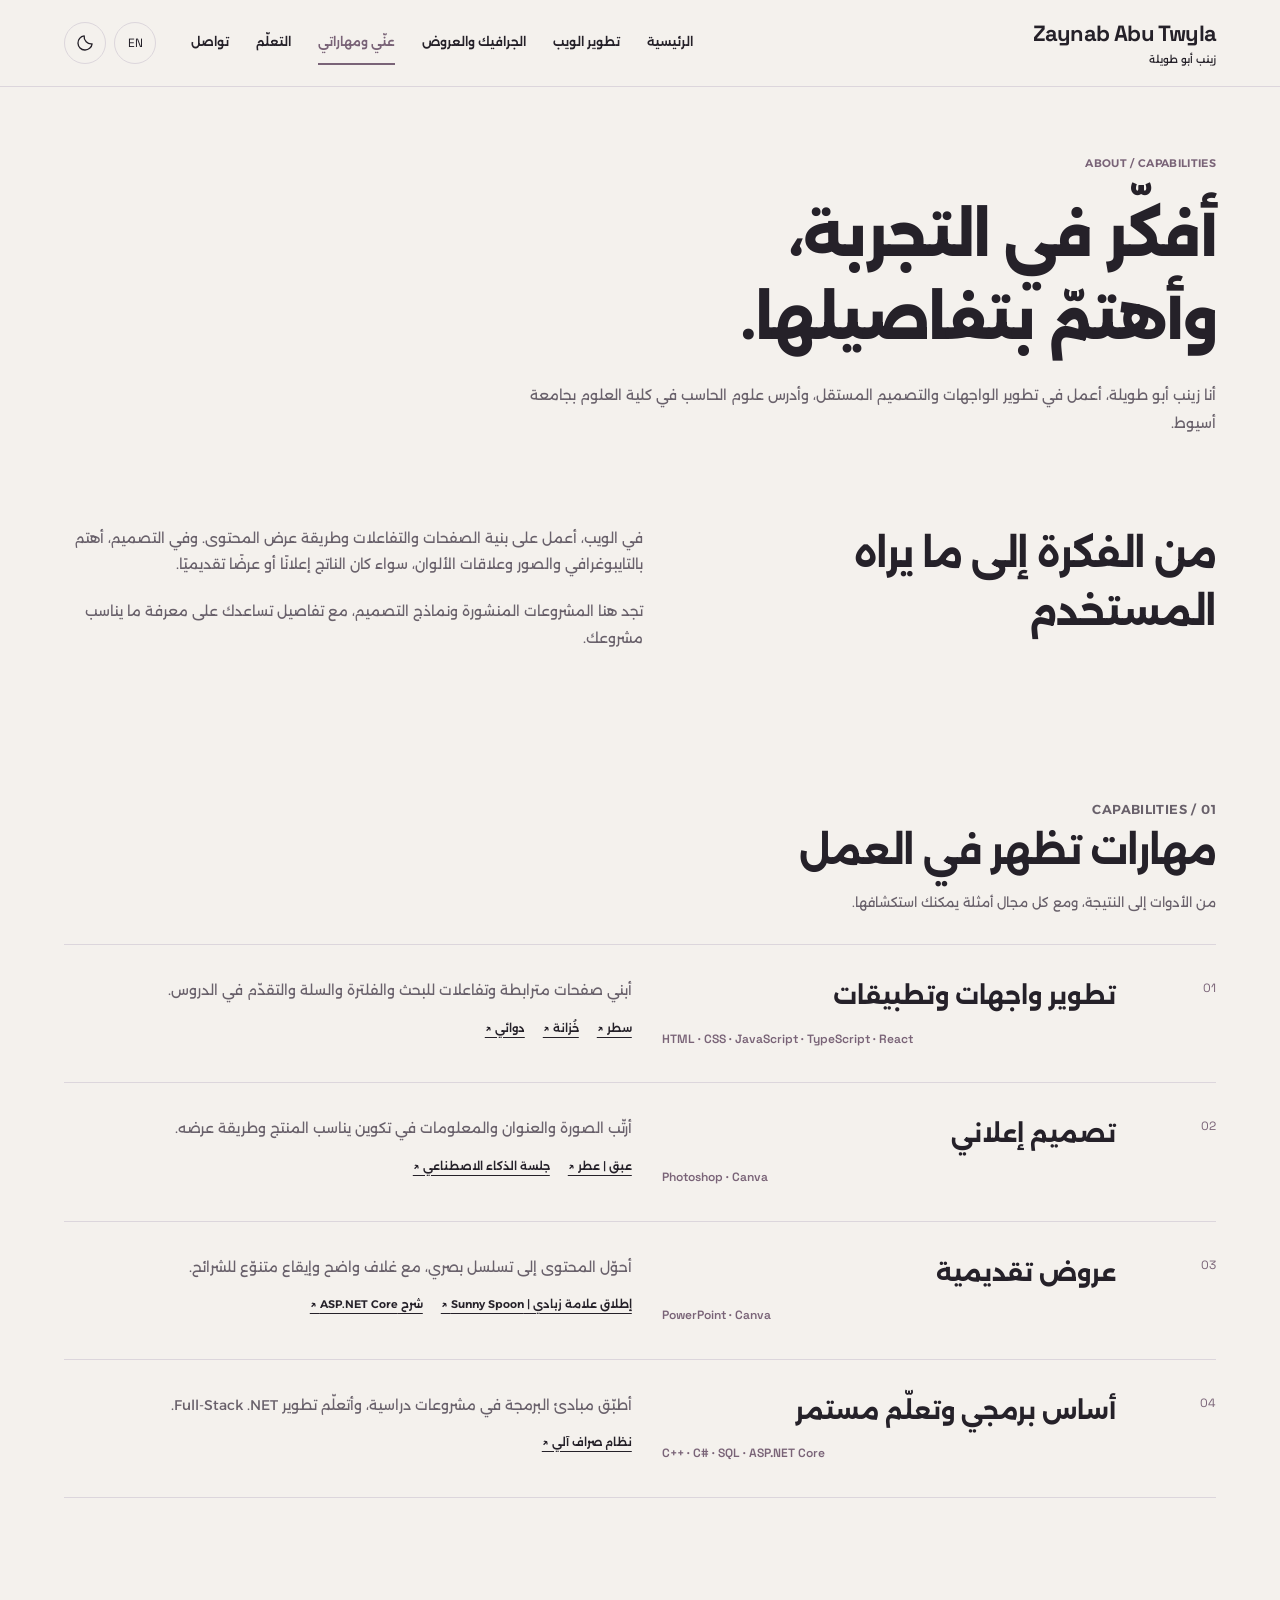
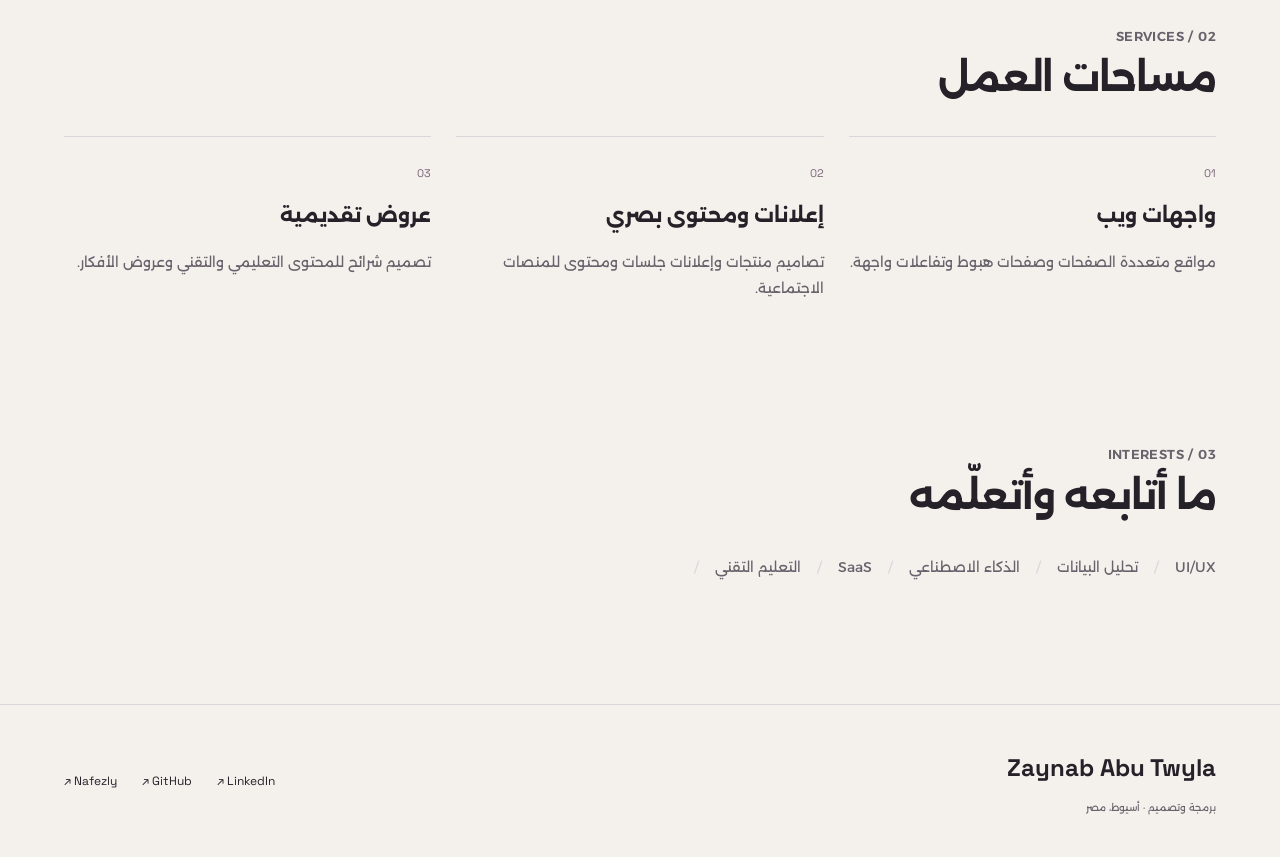
==== commit fe2d732e: "Serve Alexandria and Space Grotesk locally" ====
--- a/about.html
+++ b/about.html
@@ -1 +1 @@
-<!doctype html><html lang="ar" dir="rtl" data-theme="light"><head><meta charset="utf-8"><meta name="viewport" content="width=device-width,initial-scale=1"><title>Zaynab Abu Twyla | زينب أبو طويلة</title><meta name="description" content="Web development, graphic design and presentations by Zaynab Abu Twyla."><link rel="preconnect" href="https://fonts.googleapis.com"><link rel="preconnect" href="https://fonts.gstatic.com" crossorigin><link href="https://fonts.googleapis.com/css2?family=Alexandria:wght@300;400;500;600;700;800;900&family=Space+Grotesk:wght@400;500;600;700&display=swap" rel="stylesheet"><link rel="stylesheet" href="style.css"></head><body data-page="about"><header id="header"></header><main id="app"></main><footer id="footer"></footer><script src="data.js"></script><script src="app.js"></script></body></html>+<!doctype html><html lang="ar" dir="rtl" data-theme="light"><head><meta charset="utf-8"><meta name="viewport" content="width=device-width,initial-scale=1"><title>Zaynab Abu Twyla | زينب أبو طويلة</title><meta name="description" content="Web development, graphic design and presentations by Zaynab Abu Twyla."><link rel="stylesheet" href="style.css"></head><body data-page="about"><header id="header"></header><main id="app"></main><footer id="footer"></footer><script src="data.js"></script><script src="app.js"></script></body></html>
--- a/style.css
+++ b/style.css
@@ -1,3 +1,14 @@
+@font-face{font-family:'Alexandria';font-style:normal;font-weight:300;font-display:swap;src:url('assets/Alexandria-300.ttf') format('truetype')}
+@font-face{font-family:'Alexandria';font-style:normal;font-weight:400;font-display:swap;src:url('assets/Alexandria-400.ttf') format('truetype')}
+@font-face{font-family:'Alexandria';font-style:normal;font-weight:500;font-display:swap;src:url('assets/Alexandria-500.ttf') format('truetype')}
+@font-face{font-family:'Alexandria';font-style:normal;font-weight:600;font-display:swap;src:url('assets/Alexandria-600.ttf') format('truetype')}
+@font-face{font-family:'Alexandria';font-style:normal;font-weight:700;font-display:swap;src:url('assets/Alexandria-700.ttf') format('truetype')}
+@font-face{font-family:'Alexandria';font-style:normal;font-weight:800;font-display:swap;src:url('assets/Alexandria-800.ttf') format('truetype')}
+@font-face{font-family:'Alexandria';font-style:normal;font-weight:900;font-display:swap;src:url('assets/Alexandria-900.ttf') format('truetype')}
+@font-face{font-family:'Space Grotesk';font-style:normal;font-weight:400;font-display:swap;src:url('assets/SpaceGrotesk-400.ttf') format('truetype')}
+@font-face{font-family:'Space Grotesk';font-style:normal;font-weight:500;font-display:swap;src:url('assets/SpaceGrotesk-500.ttf') format('truetype')}
+@font-face{font-family:'Space Grotesk';font-style:normal;font-weight:600;font-display:swap;src:url('assets/SpaceGrotesk-600.ttf') format('truetype')}
+@font-face{font-family:'Space Grotesk';font-style:normal;font-weight:700;font-display:swap;src:url('assets/SpaceGrotesk-700.ttf') format('truetype')}
 :root{--paper:#f4f1ed;--card:#fffdf9;--ink:#252129;--second:#69616b;--accent:#796377;--soft:#e6dde4;--line:#dcd6dc;--inverse:#fff;--ar:'Alexandria',sans-serif;--en:'Space Grotesk',sans-serif}html[data-theme=dark]{--paper:#1c1b20;--card:#26242b;--ink:#f4f0ec;--second:#b9b0bb;--accent:#c7abc2;--soft:#39313b;--line:#46404a;--inverse:#211d24}*{box-sizing:border-box}body{margin:0;background:var(--paper);color:var(--ink);font-family:var(--ar);font-weight:400;line-height:1.9}html{scroll-behavior:smooth}html[lang=en] body{font-family:var(--en);line-height:1.65}a{color:inherit;text-decoration:none}button,input{font:inherit}button,a{-webkit-tap-highlight-color:transparent}button{cursor:pointer}img{max-width:100%;height:auto;display:block}button:focus-visible,a:focus-visible{outline:3px solid var(--accent);outline-offset:5px}.wrap{width:min(1320px,90%);margin:auto}.en{font-family:var(--en)}header{position:sticky;top:0;z-index:20;background:var(--paper);border-bottom:1px solid var(--line)}.nav{display:flex;align-items:center;gap:35px;min-height:86px}.brand{font-family:var(--en);font-size:22px;font-weight:700;line-height:1.15;letter-spacing:-.8px}.brand small{display:block;font-family:var(--ar);font-size:10px;letter-spacing:0;font-weight:500;margin-top:8px}.navlinks{display:flex;gap:27px;margin-inline-start:auto;align-items:center}.navlinks a{font-size:12px;font-weight:600;padding-block:10px;border-bottom:2px solid transparent}.navlinks a.on{border-color:var(--accent);color:var(--accent)}.controls{display:flex;gap:8px;align-items:center}.icon-btn{border:1px solid var(--line);background:transparent;color:var(--ink);width:42px;height:42px;display:grid;place-items:center;border-radius:50%;font-family:var(--en);font-size:12px}.icon-btn svg{width:20px;height:20px;stroke:currentColor;fill:none;stroke-width:1.6;stroke-linecap:round;stroke-linejoin:round}.burger{display:none}.eyebrow{font-size:11px;font-weight:600;color:var(--accent);letter-spacing:.03em;margin:0 0 20px}.hero{padding:76px 0 48px}.hero-top{display:grid;grid-template-columns:1.65fr 1fr;gap:50px;align-items:end}.hero h1{font-size:clamp(38px,5.3vw,80px);line-height:1.45;letter-spacing:-2px;margin:0;font-weight:800}.hero h1 span{color:var(--accent)}.hero-intro p{font-size:14px;color:var(--second);max-width:47ch;margin:0 0 26px}.actions{display:flex;flex-wrap:wrap;gap:12px;align-items:center}.btn{display:inline-flex;align-items:center;justify-content:center;gap:15px;background:var(--ink);color:var(--paper);padding:13px 22px;border:1px solid var(--ink);font-size:12px;font-weight:600;min-height:48px}.btn.secondary{background:transparent;color:var(--ink);border-color:var(--line)}.btn:hover{background:var(--accent);border-color:var(--accent);color:var(--inverse)}.hero-work{margin-top:45px;display:grid;grid-template-columns:1.6fr 1fr;gap:20px;align-items:stretch}.hero-work a{position:relative;overflow:hidden;background:var(--soft);min-width:0}.hero-work img{width:100%;height:400px;object-fit:cover;transition:transform .5s}.hero-work a:hover img{transform:scale(1.025)}.hero-work .caption{position:absolute;bottom:14px;inset-inline:14px;background:var(--card);display:flex;justify-content:space-between;gap:12px;padding:10px 14px;font-size:11px;font-weight:600}.section{padding:58px 0}.section-head{display:flex;justify-content:space-between;align-items:end;gap:30px;margin-bottom:30px}.section h2,.section-head h2{font-size:clamp(25px,3vw,42px);line-height:1.5;letter-spacing:-1px;margin:0;font-weight:700}.section-head p{font-size:13px;color:var(--second);max-width:55ch;margin:10px 0 0}.textlink{font-size:12px;font-weight:600;text-decoration:underline;text-underline-offset:5px}.work-grid{display:grid;grid-template-columns:repeat(2,minmax(0,1fr));gap:40px 24px}.work-card{min-width:0;display:block}.work-image{background:var(--soft);aspect-ratio:1.5;overflow:hidden;display:flex;align-items:center;justify-content:center}.work-image img{width:100%;height:100%;object-fit:contain;transition:transform .45s}.work-card:hover img{transform:scale(1.025)}.work-card .meta{font-family:var(--en);font-size:10px;letter-spacing:.04em;color:var(--second);margin-top:18px}.work-card h3{font-size:22px;line-height:1.5;margin:5px 0 10px;font-weight:700;display:flex;justify-content:space-between;gap:15px}.work-card p{font-size:12px;color:var(--second);max-width:65ch;margin:0}.graphic-grid{grid-template-columns:repeat(3,minmax(0,1fr));gap:36px 20px}.graphic-grid .work-image{aspect-ratio:4/5;background:var(--soft)}.graphic-grid .work-image img{object-fit:contain}.graphic-grid .work-card h3{font-size:17px}.graphic-grid .work-card p{font-size:11px}.filters{display:flex;flex-wrap:wrap;gap:8px;margin-block:28px 40px}.filter{border:1px solid var(--line);background:transparent;color:var(--second);padding:10px 18px;min-height:44px;font-size:12px}.filter.active{background:var(--ink);color:var(--paper);border-color:var(--ink)}.page-head{padding:66px 0 30px}.page-head h1{font-size:clamp(34px,4.5vw,65px);line-height:1.45;letter-spacing:-1.5px;margin:0 0 20px;font-weight:800}.page-head .lead{max-width:70ch;font-size:14px;line-height:2;color:var(--second);margin:0}.split{display:grid;grid-template-columns:1fr 1.15fr;gap:70px}.bodycopy{font-size:14px;color:var(--second)}.bodycopy p{margin:0 0 20px}.skills{border-top:1px solid var(--line)}.skill-row{display:grid;grid-template-columns:70px 1fr 1.25fr;gap:30px;padding:32px 0;border-bottom:1px solid var(--line);align-items:start}.skill-num{font-family:var(--en);font-size:12px;color:var(--accent)}.skill-row h3{margin:0 0 12px;font-size:24px;line-height:1.6}.skill-row .tools{font-family:var(--en);color:var(--accent);font-size:12px;font-weight:600}.skill-row p{font-size:13px;color:var(--second);margin:0 0 14px}.skill-proof{display:flex;flex-wrap:wrap;gap:18px}.skill-proof a{font-size:11px;font-weight:600;text-decoration:underline;text-underline-offset:5px}.service-grid{display:grid;grid-template-columns:repeat(3,1fr);gap:25px}.service{border-top:1px solid var(--line);padding-top:20px}.service h3{font-size:20px;margin:8px 0 15px}.service p{font-size:12px;color:var(--second)}.service .num{font-family:var(--en);font-size:11px;color:var(--accent)}.detail-cover{background:var(--soft);margin-block:30px 45px}.detail-cover img{width:100%;max-height:900px;object-fit:contain}.detail-grid{display:grid;grid-template-columns:1fr 2fr;gap:65px}.detail-label{font-size:11px;color:var(--accent);font-weight:600;margin:0 0 12px}.detail-grid h2{font-size:24px;margin:0 0 22px}.detail-grid ul{padding-inline-start:20px;margin:0;color:var(--second);font-size:14px}.detail-grid li{margin-bottom:17px}.detail-data{font-size:12px;color:var(--second);line-height:2.2}.art-full{max-width:1100px;margin:auto}.art-full img{width:auto;margin:auto;max-height:none}.code-cover{background:var(--ink);color:var(--paper);padding:60px;min-height:330px;display:flex;flex-direction:column;justify-content:space-between}.code-cover strong{font-family:var(--en);font-size:70px;line-height:1}.code-cover span{font-family:var(--en);font-size:15px}.contact-grid{display:grid;grid-template-columns:repeat(2,1fr);gap:20px}.contact-item{border:1px solid var(--line);padding:30px;display:flex;flex-direction:column;gap:9px}.contact-item strong{font-size:22px}.contact-item span{font-size:12px;color:var(--second)}.contact-item:hover{background:var(--soft)}.learning{display:grid;grid-template-columns:1fr 1fr;gap:30px}.learn-card{padding:30px;border-top:1px solid var(--line)}.learn-card h2{font-size:24px}.learn-card p{font-size:13px;color:var(--second)}.footer{border-top:1px solid var(--line);margin-top:65px;padding:40px 0}.footer .wrap{display:flex;justify-content:space-between;align-items:center;gap:20px}.footer strong{font-family:var(--en);font-size:24px}.footer p{font-size:10px;color:var(--second);margin:8px 0 0}.footer-links{display:flex;gap:25px;font-family:var(--en);font-size:12px}.empty{padding:60px;font-size:15px}.interestline{display:flex;flex-wrap:wrap;gap:16px;font-size:14px;color:var(--second)}.interestline span:after{content:'/';margin-inline-start:16px;color:var(--line)}
 @media(min-width:1500px){.hero-work img{height:460px}}@media(max-width:1050px){.nav{gap:20px}.navlinks{gap:14px}.navlinks a{font-size:10px}.hero-top{gap:25px}.hero-work img{height:330px}}@media(max-width:760px){.wrap{width:90%}.nav{min-height:72px;gap:12px;justify-content:space-between}.brand{font-size:18px}.brand small{font-size:8px;margin-top:5px}.controls{margin-inline-start:auto;gap:7px}.icon-btn{width:39px;height:39px}.burger{display:grid;border:0}.navlinks{display:none;position:absolute;inset-inline:0;top:100%;background:var(--paper);margin:0;padding:18px 5% 30px;border-bottom:1px solid var(--line);max-height:calc(100dvh - 72px);overflow:auto;box-shadow:0 25px 30px #0001}.navlinks.open{display:flex;flex-direction:column;align-items:stretch;gap:0}.navlinks a{font-size:19px;padding:16px 0;border-bottom:1px solid var(--line)}.hero{padding:42px 0 25px}.hero-top{grid-template-columns:1fr;gap:22px}.hero h1{font-size:40px;line-height:1.5;letter-spacing:-1.3px}.hero-intro p{font-size:12px;line-height:2;max-width:none}.hero-work{margin-top:30px;grid-template-columns:1fr;gap:15px}.hero-work img{height:auto;max-height:340px;aspect-ratio:1.5;object-fit:cover}.hero-work a:nth-child(2){display:none}.hero-work .caption{font-size:10px;inset-inline:10px;bottom:10px}.section{padding:38px 0}.section-head{display:block;margin-bottom:25px}.section-head .textlink{display:inline-block;margin-top:18px}.section h2,.section-head h2{font-size:26px}.section-head p{font-size:12px}.work-grid,.graphic-grid{grid-template-columns:1fr;gap:30px}.work-card h3{font-size:21px}.work-card p{font-size:11px}.graphic-grid .work-image{aspect-ratio:auto;max-height:none}.graphic-grid .work-image img{height:auto}.page-head{padding:40px 0 20px}.page-head h1{font-size:35px}.page-head .lead{font-size:12px}.split{grid-template-columns:1fr;gap:25px}.bodycopy{font-size:12px}.skill-row{grid-template-columns:32px 1fr;gap:12px;padding:26px 0}.skill-row .skill-description{grid-column:2}.skill-row h3{font-size:21px}.skill-row p{font-size:12px}.skill-row .tools{font-size:11px}.service-grid,.learning,.contact-grid{grid-template-columns:1fr;gap:20px}.service h3{font-size:21px}.detail-grid{grid-template-columns:1fr;gap:30px}.detail-grid ul{font-size:12px}.detail-cover{margin-block:20px 30px}.detail-cover img{max-height:none}.footer{margin-top:35px;padding:30px 0}.footer .wrap{flex-direction:column;align-items:start}.footer strong{font-size:22px}.footer-links{gap:22px}.filters{gap:6px;margin-block:22px 28px}.filter{font-size:10px;padding:9px 12px}.code-cover{padding:35px;min-height:230px}.code-cover strong{font-size:48px}.contact-item{padding:24px}}
 @media(prefers-reduced-motion:reduce){html{scroll-behavior:auto}*{transition:none!important}}
